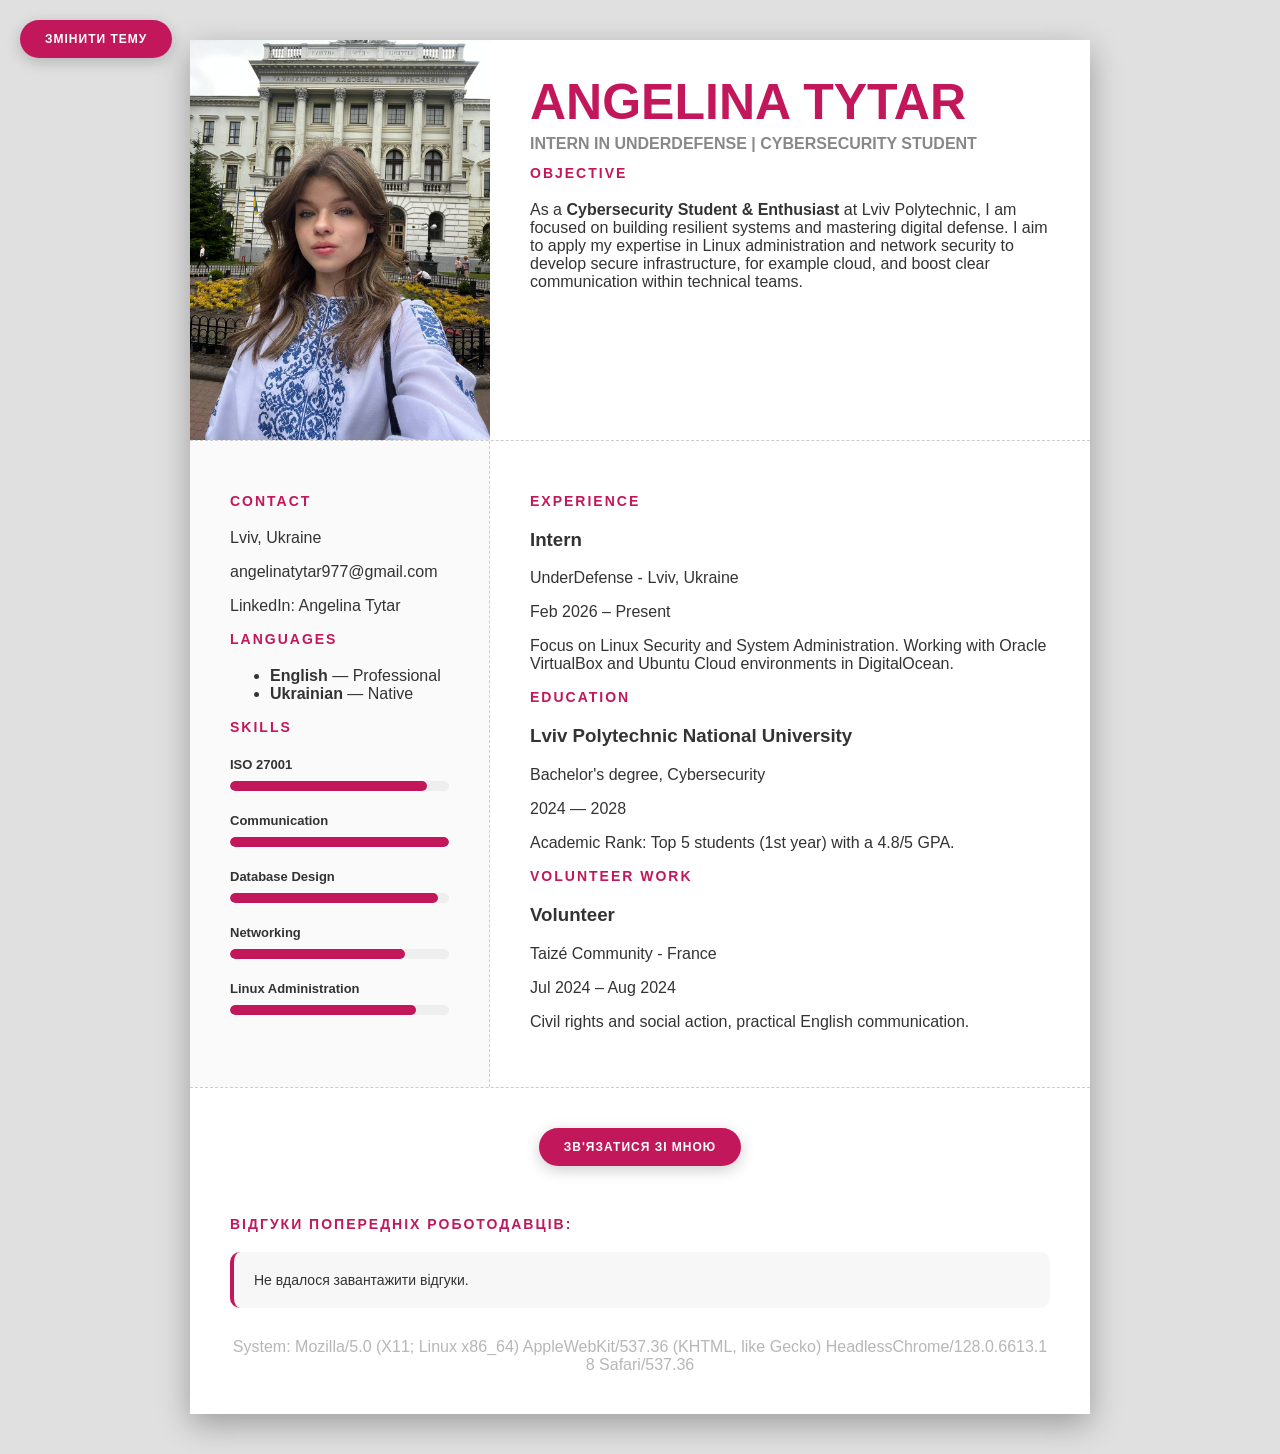
==== lab5_web-main/index.html @ 450a5804 "Прибрано форму зворотного зв'язку та відгуки" ====
<!DOCTYPE html>
<html lang="uk">
<head>
    <meta charset="UTF-8">
    <meta name="viewport" content="width=device-width, initial-scale=1.0">
    <title>Curriculum Vitae - Angelina Tytar</title>
    <link rel="stylesheet" href="cv.css">
</head>
<body>

    <button class="theme-toggle-btn" id="theme-toggle">Змінити тему</button>

    <div class="resume-container">
        <header>
            <div class="header-photo">
                <img src="my_image.jpg" alt="Angelina Tytar">
            </div>

            <div class="header-text">
                <h1>Angelina Tytar</h1>
                <p class="subtitle">Intern in UnderDefense | Cybersecurity Student</p>

                <div class="objective">
                    <h2>Objective</h2>
                    <p>
                        As a <strong>Cybersecurity Student & Enthusiast</strong> at Lviv Polytechnic, I am focused on building resilient systems and mastering digital defense. I aim to apply my expertise in Linux administration and network security to develop secure infrastructure, for example cloud, and boost clear communication within technical teams.
                    </p>
                </div>
            </div>
        </header>

        <main>
            <aside class="left-column">
                <section>
                    <h2>Contact</h2>
                    <p>Lviv, Ukraine</p>
                    <p>angelinatytar977@gmail.com</p>
                    <p>LinkedIn: Angelina Tytar</p>
                </section>

                <section>
                    <h2>Languages</h2>
                    <ul>
                        <li><strong>English</strong> — Professional</li>
                        <li><strong>Ukrainian</strong> — Native</li>
                    </ul>
                </section>

                <section>
                    <h2>Skills</h2>
                    <div class="skill-item">
                        <span>ISO 27001</span>
                        <div class="progress-bar">
                            <div class="fill" style="width: 90%;"></div>
                        </div>
                    </div>
                    <div class="skill-item">
                        <span>Communication</span>
                        <div class="progress-bar">
                            <div class="fill" style="width: 100%;"></div>
                        </div>
                    </div>
                    <div class="skill-item">
                        <span>Database Design</span>
                        <div class="progress-bar">
                            <div class="fill" style="width: 95%;"></div>
                        </div>
                    </div>
                    <div class="skill-item">
                        <span>Networking</span>
                        <div class="progress-bar">
                            <div class="fill" style="width: 80%;"></div>
                        </div>
                    </div>
                    <div class="skill-item">
                        <span>Linux Administration</span>
                        <div class="progress-bar">
                            <div class="fill" style="width: 85%;"></div>
                        </div>
                    </div>
                </section>
            </aside>

            <div class="right-column">
                <section>
                    <h2>Experience</h2>
                    <article>
                        <h3>Intern</h3>
                        <p class="company">UnderDefense - Lviv, Ukraine</p>
                        <p class="date">Feb 2026 – Present</p>
                        <p>Focus on Linux Security and System Administration. Working with Oracle VirtualBox and Ubuntu Cloud environments in DigitalOcean.</p>
                    </article>
                </section>

                <section>
                    <h2>Education</h2>
                    <article>
                        <h3>Lviv Polytechnic National University</h3>
                        <p class="company">Bachelor's degree, Cybersecurity</p>
                        <p class="date">2024 — 2028</p>
                        <p>Academic Rank: Top 5 students (1st year) with a 4.8/5 GPA.</p>
                    </article>
                </section>

                <section>
                    <h2>Volunteer Work</h2>
                    <article>
                        <h3>Volunteer</h3>
                        <p class="company">Taizé Community - France</p>
                        <p class="date">Jul 2024 – Aug 2024</p>
                        <p>Civil rights and social action, practical English communication.</p>
                    </article>
                </section>
            </div>
        </main>

        <footer>
            <button id="open-contact" class="theme-toggle-btn">Зв'язатися зі мною</button>

            <div id="comments-section">
                <h2>Відгуки попередніх роботодавців:</h2>
                <ul id="comments-list">
                    </ul>
            </div>

            <div id="os-info-footer"></div>
        </footer>
    </div>

    <div class="modal-overlay" id="contact-modal">
        <div class="modal-content">
            <span class="close-button" id="closeModal">&times;</span>
            <h2>Зворотний зв'язок</h2>
            <form id="feedback-form" action="https://formspree.io/f/maqpvkwn" method="POST">
                <input type="text" name="name" placeholder="Ваше ім'я" required>
                <input type="email" name="email" placeholder="Email" required>
                <textarea name="message" placeholder="Ваше повідомлення..." rows="4" required></textarea>
                <button type="submit" class="submit-btn">Відправити</button>
            </form>
        </div>
    </div>

    <script src="script.js"></script>
</body>
</html>
---- lab5_web-main/cv.css ----
/* =========================================
   1. ЗМІННІ ТА ОСНОВНІ НАЛАШТУВАННЯ
   ========================================= */
:root { 
    --accent-color: #c2185b; 
    --text-color: #333; 
    --subtitle-color: #888;
    --bg-body: #e0e0e0;
    --bg-card: #ffffff;
    --border-style: 1px dashed #ccc;
    --progress-bg: #eee;
    --modal-overlay: rgba(0, 0, 0, 0.7);
    --input-bg: #ffffff;
    --card-shadow: 0 10px 30px rgba(0,0,0,0.3);
} 

/* ТЕМНА ТЕМА */
body.dark-theme {
    --accent-color: #ff4081;
    --text-color: #e0e0e0;
    --subtitle-color: #aaa;
    --bg-body: #121212;
    --bg-card: #1e1e1e;
    --border-style: 1px dashed #444;
    --progress-bg: #333;
    --modal-overlay: rgba(0, 0, 0, 0.9);
    --input-bg: #2a2a2a;
    --card-shadow: 0 10px 40px rgba(0,0,0,0.6);
}

body { 
    font-family: 'Helvetica', Arial, sans-serif; 
    background-color: var(--bg-body); 
    margin: 0; 
    padding: 0; 
    color: var(--text-color); 
    transition: all 0.3s ease;
} 

/* =========================================
   2. СТРУКТУРА ТА ШАПКА
   ========================================= */
.resume-container { 
    max-width: 900px; 
    margin: 40px auto; 
    background: var(--bg-card); 
    box-shadow: var(--card-shadow); 
    overflow: hidden;
    transition: background-color 0.3s ease;
} 

header { 
    display: grid; 
    grid-template-columns: 1fr 2fr; 
    border-bottom: var(--border-style); 
} 

.header-photo img { 
    width: 100%; 
    height: 100%; 
    object-fit: cover; 
    display: block; 
} 

.header-text { padding: 40px; } 

header h1 { 
    font-size: 50px; 
    margin: 0; 
    color: var(--accent-color); 
    text-transform: uppercase; 
    line-height: 0.9; 
} 

.subtitle { 
    font-weight: bold; 
    text-transform: uppercase; 
    color: var(--subtitle-color); 
    margin: 10px 0; 
}

/* =========================================
   3. ОСНОВНИЙ КОНТЕНТ (GRID)
   ========================================= */
main { 
    display: grid; 
    grid-template-columns: 1fr 2fr; 
} 

.left-column { 
    padding: 40px; 
    border-right: var(--border-style); 
    background: rgba(0,0,0,0.02);
} 

.right-column { padding: 40px; } 

h2 { 
    font-size: 14px; 
    text-transform: uppercase; 
    letter-spacing: 2px; 
    color: var(--accent-color); 
    margin-bottom: 20px; 
}

/* СКІЛИ ТА ПРОГРЕС-БАРИ */
.skill-item { margin-bottom: 20px; }
.skill-item span { font-weight: bold; font-size: 13px; }

.progress-bar { 
    height: 10px; 
    background: var(--progress-bg); 
    margin-top: 8px; 
    border-radius: 5px;
    overflow: hidden;
} 

.fill { 
    height: 100%; 
    background: var(--accent-color); 
    border-radius: 5px;
    transition: width 1s ease-in-out;
}

/* =========================================
   4. КНОПКИ (УНІФІКОВАНИЙ СТИЛЬ)
   ========================================= */
.theme-toggle-btn {
    background: var(--accent-color);
    color: white;
    border: none;
    padding: 12px 25px;
    border-radius: 30px;
    cursor: pointer;
    font-weight: bold;
    text-transform: uppercase;
    font-size: 12px;
    letter-spacing: 1px;
    transition: all 0.3s ease;
    box-shadow: 0 4px 15px rgba(0,0,0,0.2);
}

.theme-toggle-btn:hover {
    transform: translateY(-2px);
    filter: brightness(1.1);
    box-shadow: 0 6px 20px rgba(0,0,0,0.3);
}

/* Кнопка "Змінити тему" (плаваюча) */
#theme-toggle.theme-toggle-btn {
    position: fixed;
    top: 20px;
    left: 20px;
    z-index: 100;
}

/* Кнопка "Зв'язатися зі мною" (у футері) */
#open-contact.theme-toggle-btn {
    margin-bottom: 30px;
    display: inline-block;
}

/* =========================================
   5. ВІДГУКИ ТА ФУТЕР
   ========================================= */
footer {
    padding: 40px;
    text-align: center;
    border-top: var(--border-style);
}

#comments-section {
    text-align: left;
    margin-top: 20px;
}

#comments-list {
    list-style: none;
    padding: 0;
}

#comments-list li {
    background: rgba(0, 0, 0, 0.03);
    padding: 20px;
    margin-bottom: 15px;
    border-radius: 10px;
    border-left: 4px solid var(--accent-color);
    font-size: 14px;
    transition: transform 0.2s ease;
}

body.dark-theme #comments-list li {
    background: rgba(255, 255, 255, 0.03);
}

#comments-list li:hover {
    transform: translateX(5px);
}

#comments-list li strong {
    color: var(--accent-color);
    display: block;
    margin-bottom: 5px;
}

#os-info-footer {
    margin-top: 30px;
    color: var(--subtitle-color);
    opacity: 0.6;
    word-break: break-all;
}

/* =========================================
   6. МОДАЛЬНЕ ВІКНО
   ========================================= */
.modal-overlay {
    position: fixed;
    top: 0;
    left: 0;
    width: 100%;
    height: 100%;
    background: var(--modal-overlay);
    display: none; /* JS змінить на flex */
    justify-content: center;
    align-items: center;
    z-index: 1000;
    backdrop-filter: blur(5px);
}

.modal-content {
    background: var(--bg-card);
    padding: 40px;
    border-radius: 20px;
    width: 90%;
    max-width: 400px;
    position: relative;
    box-shadow: 0 20px 50px rgba(0,0,0,0.5);
    border: var(--border-style);
}

.modal-content h2 {
    text-align: center;
    margin-top: 0;
}

#closeModal {
    position: absolute;
    top: 20px;
    right: 20px;
    font-size: 24px;
    color: var(--subtitle-color);
    transition: color 0.2s;
}

#closeModal:hover {
    color: var(--accent-color);
}

/* ФОРМА В МОДАЛЦІ */
input, textarea {
    width: 100%;
    padding: 12px;
    margin-bottom: 15px;
    border-radius: 8px;
    border: 1px solid var(--progress-bg);
    background: var(--input-bg);
    color: var(--text-color);
    font-family: inherit;
    box-sizing: border-box;
}

input:focus, textarea:focus {
    outline: none;
    border-color: var(--accent-color);
    box-shadow: 0 0 5px var(--accent-color);
}

.submit-btn {
    width: 100%;
    padding: 12px;
    background: var(--accent-color);
    color: white;
    border: none;
    border-radius: 8px;
    font-weight: bold;
    cursor: pointer;
    transition: opacity 0.3s;
}

.submit-btn:hover {
    opacity: 0.9;
}
@media (max-width: 768px) {
    .resume-container {
        margin: 0;
        box-shadow: none;
    }

    header {
        grid-template-columns: 1fr;
    }

    .header-photo img {
        height: 300px;
    }

    .header-text {
        padding: 30px 20px;
        text-align: center;
    }

    header h1 {
        font-size: 36px; 
    }

    main {
        grid-template-columns: 1fr;
    }

    .left-column {
        border-right: none;
        border-bottom: var(--border-style);
        padding: 30px 20px;
    }

    .right-column {
        padding: 30px 20px;
    }

    #theme-toggle.theme-toggle-btn {
        top: auto;
        bottom: 20px;
        left: 20px;
        padding: 10px 20px;
        font-size: 10px;
        opacity: 0.9;
    }

    .modal-content {
        width: 85%;
        padding: 25px;
    }
}

@media (max-width: 480px) {
    header h1 {
        font-size: 28px;
    }
    
    .subtitle {
        font-size: 12px;
    }
}
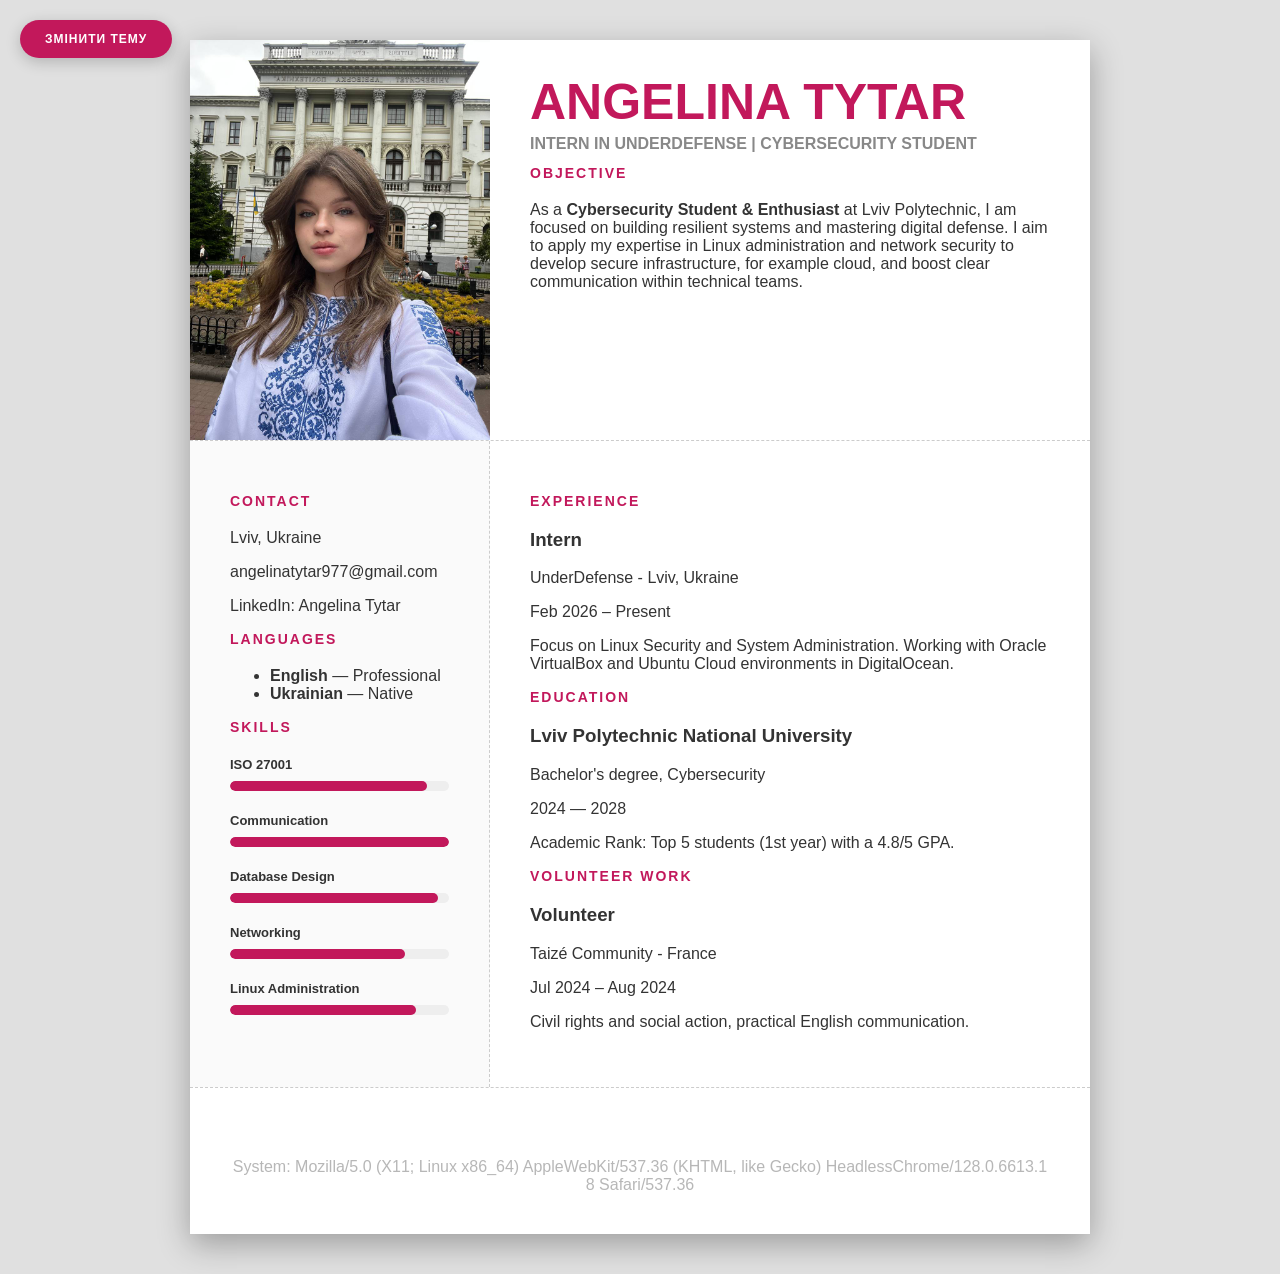
==== commit 166e54d4: "Fix project structure for Vercel" ====
--- a/lab5_web-main/index.html
+++ b/lab5_web-main/index.html
@@ -115,29 +115,8 @@
         </main>
 
         <footer>
-            <button id="open-contact" class="theme-toggle-btn">Зв'язатися зі мною</button>
-
-            <div id="comments-section">
-                <h2>Відгуки попередніх роботодавців:</h2>
-                <ul id="comments-list">
-                    </ul>
-            </div>
-
             <div id="os-info-footer"></div>
         </footer>
-    </div>
-
-    <div class="modal-overlay" id="contact-modal">
-        <div class="modal-content">
-            <span class="close-button" id="closeModal">&times;</span>
-            <h2>Зворотний зв'язок</h2>
-            <form id="feedback-form" action="https://formspree.io/f/maqpvkwn" method="POST">
-                <input type="text" name="name" placeholder="Ваше ім'я" required>
-                <input type="email" name="email" placeholder="Email" required>
-                <textarea name="message" placeholder="Ваше повідомлення..." rows="4" required></textarea>
-                <button type="submit" class="submit-btn">Відправити</button>
-            </form>
-        </div>
     </div>
 
     <script src="script.js"></script>
